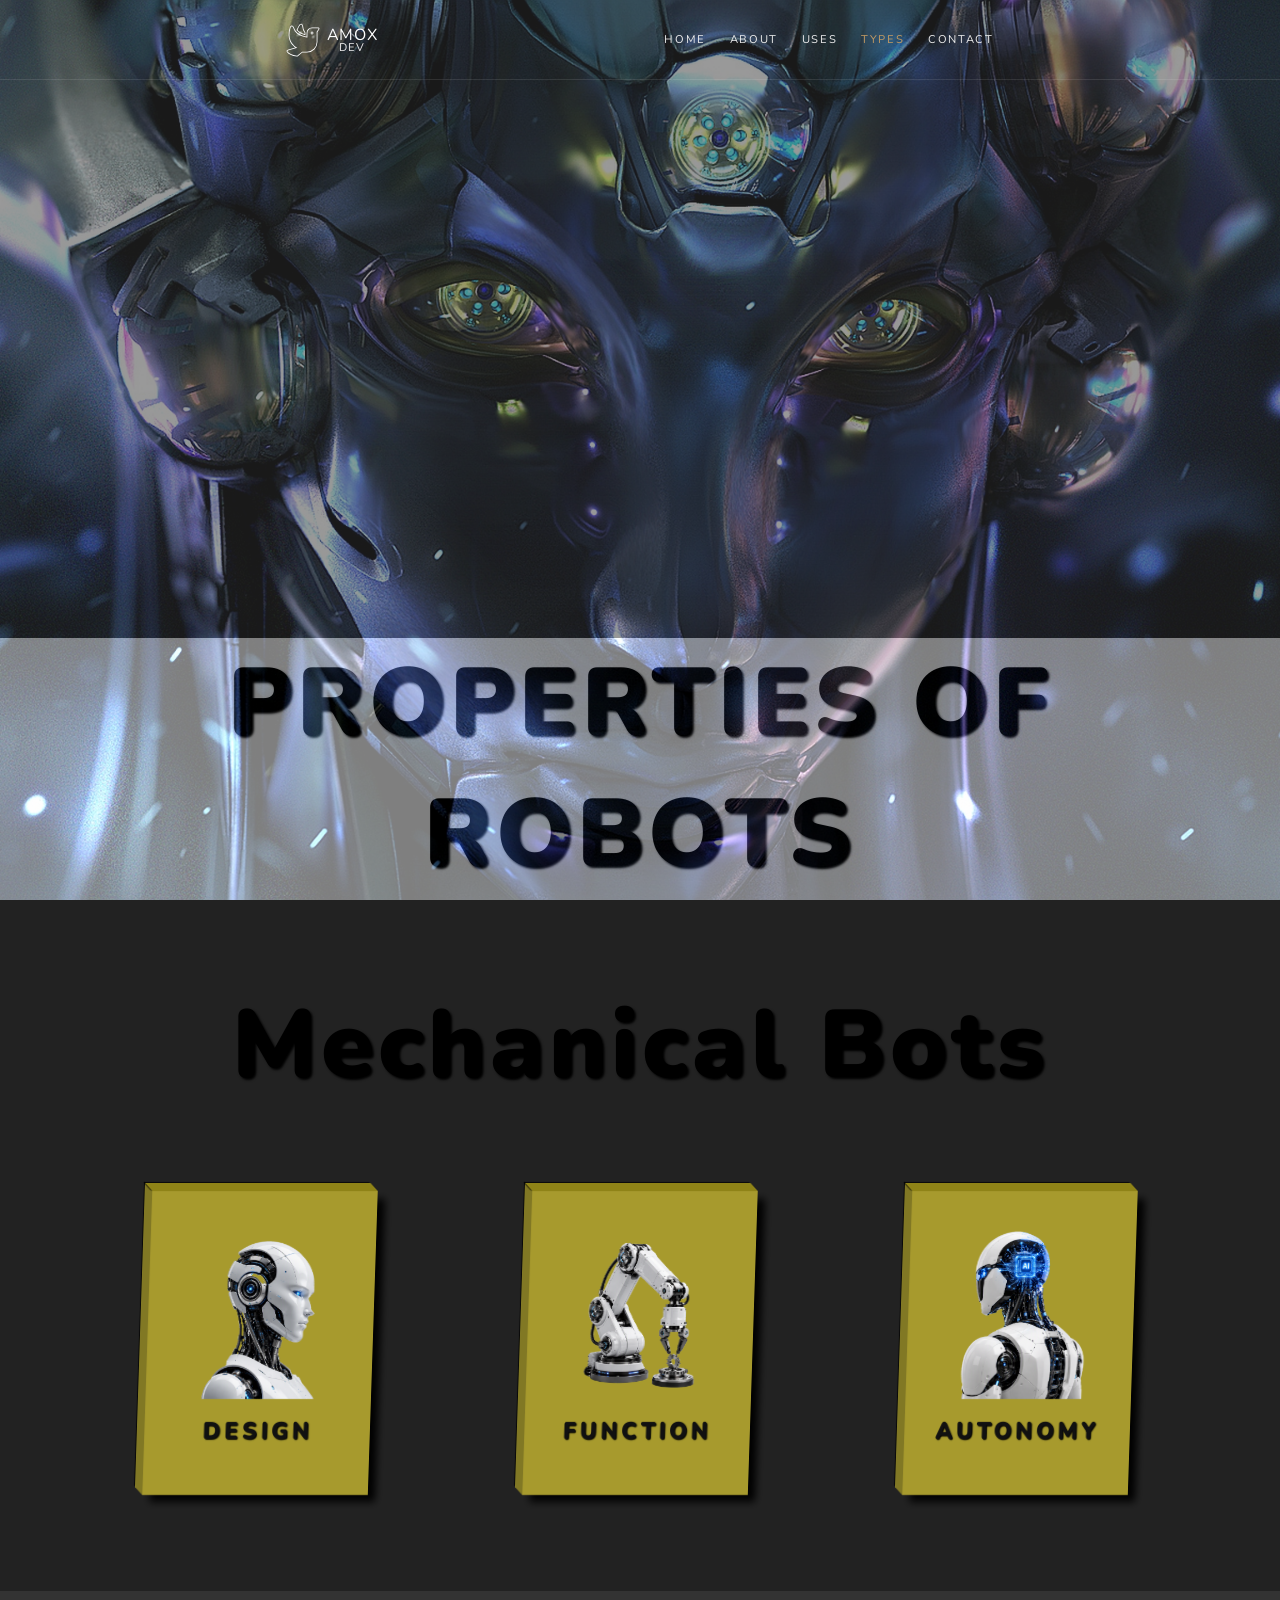
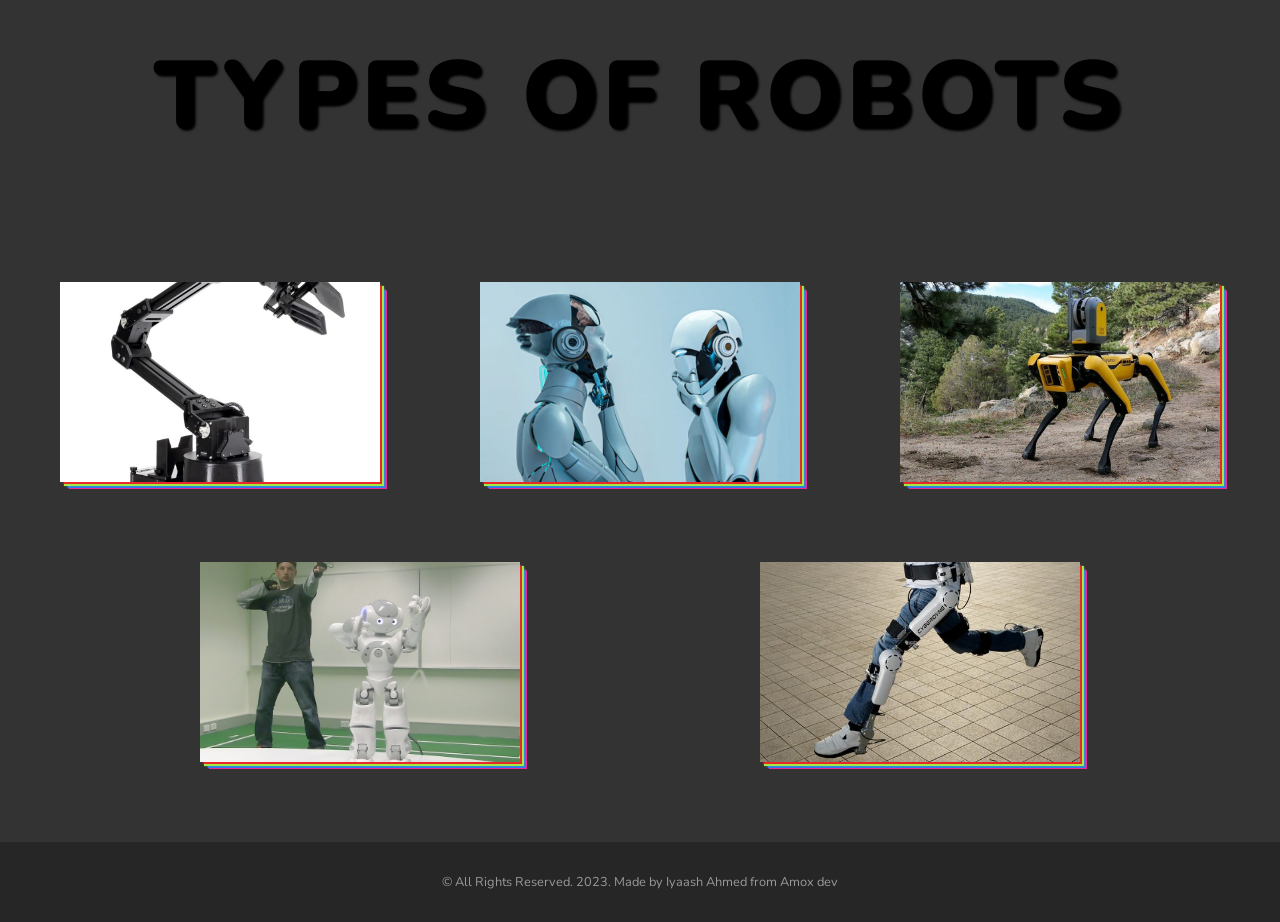
==== sub/types.html @ d4a3bcd1 "Initial commit: Robotics Technology website Multi-page responsive robotics site built with HTML, CSS" ====
<!DOCTYPE html>
<html lang="en">
<head>
    <meta charset="UTF-8">
    <meta name="viewport" content="width=device-width, initial-scale=1.0">
    <title>types of robotics</title>
    <link rel="stylesheet" href="../base.css" />
    <link rel="stylesheet" href="style.css">
    <link rel="stylesheet" href="../nav.css" />
    <link rel="stylesheet" href="https://cdnjs.cloudflare.com/ajax/libs/font-awesome/5.15.1/css/all.min.css">
      <link
      rel="stylesheet"
      href="https://cdnjs.cloudflare.com/ajax/libs/font-awesome/6.2.1/css/all.min.css"
    />

    <link rel="preconnect" href="https://fonts.googleapis.com" />
    <link rel="preconnect" href="https://fonts.gstatic.com" crossorigin />
    <link
      href="https://fonts.googleapis.com/css2?family=Great+Vibes&family=Poppins:wght@300;400;700&display=swap"
      rel="stylesheet"
    />
    <link
      rel="stylesheet"
      href="https://cdn.jsdelivr.net/npm/swiper@8/swiper-bundle.min.css"
    />
</head>
<body>


    <div class="container">
        <nav class="navbar">
        <div class="logo">
          <i class="fa-solid fa-dove"></i>
          <div class="logo-text">
            <span>AMOX</span>
            <span>DEV</span>
          </div>
        </div>
        <div class="navigation" id="navigation">
          <a href="../index.html">Home</a>
          <a href="about.html">About</a>
          <a href="uses.html">Uses</a>
          <a href="types.html" class="active-link">Types</a>
          <a href="contact.html">Contact</a>
        </div>
        <div
          class="hamburger"
          id="hamburger"
          role="button"
          tabindex="0"
          aria-label="Toggle navigation menu"
          aria-expanded="false"
        >
          <i class="fa-solid fa-bars"></i>
        </div>
      </nav>

        
      


        <section class="section-1">
            <div class="img-wrapper">
          <img src="images/tybc.jpg" alt="Robot" />
        </div>
            <h1 class="section-heading">PROPERTIES OF ROBOTS</h1>
          
        </section>  
        <section class="section-2">
            <h1 class="section-heading">mechanical bots</h1>
            <div class="cards-container">
                <div class="card">
                    <img src="images/img20.png" class="card-img" alt="Robot design">
                    <h3 class="card-name">DESIGN</h3>
                </div>
                <div class="card">
                    <img src="images/img21.png" class="card-img" alt="Robot function">
                    <h3 class="card-name">FUNCTION</h3>
                </div>
                <div class="card">
                    <img src="images/img22.png" class="card-img" alt="Robot autonomy">
                    <h3 class="card-name">AUTONOMY</h3>
                </div>
            </div>
        </section>
        <section class="section-3">
            <h1 class="section-heading">TYPES OF ROBOTS</h1>
            <div class="gcrobot">
                <a href="#" class="gcrobot-link" title="view more">
                    <img src="images/tyimg1.jpg" class="secrobot-img" alt="Pre-programmed robot">
                    <h3 class="secrobot-name">Pre-Programmed</h3>
                    <p class="secrobot-description">Pre-programmed robots operate in a controlled environment where they do simple, monotonous tasks. An example mechanical arm on automotive assembly line</p>
                </a>
                <a href="#" class="gcrobot-link" title="view more">
                    <img src="images/tyimg2.jpg" class="secrobot-img" alt="Humanoid robot">
                    <h3 class="secrobot-name">Humanoid</h3>
                    <p class="secrobot-description">Humanoid robots are robots that look like or mimic human behavior. These robots usually perform human-like activities (like running, jumping and carrying objects)</p>
                </a>
                <a href="#" class="gcrobot-link" title="view more">
                    <img src="images/tyimg3.jpg" class="secrobot-img" alt="Autonomous robot">
                    <h3 class="secrobot-name">Autonomous </h3>
                    <p class="secrobot-description">Autonomous robots operate independently of human operators. they are designed to carry out tasks in open environments that do not require human supervision </p>
                </a>
                <a href="#" class="gcrobot-link" title="view more">
                    <img src="images/tyimg4.jpg" class="secrobot-img" alt="Teleoperated robot">
                    <h3 class="secrobot-name">Teleoperated</h3>
                    <p class="secrobot-description">Teleoperated robots are semi-autonomous bots that use a wireless network to enable human control from a safe distance</p>
                </a>
                <a href="#" class="gcrobot-link" title="view more">
                    <img src="images/tyimg5.jpg" class="secrobot-img" alt="Augmenting robot">
                    <h3 class="secrobot-name">Augmenting </h3>
                    <p class="secrobot-description">Augmenting robots, also known as VR robots, either enhance current human capabilities or replace the capabilities a human may have lost</p>
                </a>
            </div>
        </section>
       
      <footer>
        <p class="copyright">
          &copy; All Rights Reserved. 2023. Made by Iyaash Ahmed from Amox dev
        </p>
      </footer>
        </div>
        <script src="script.js"></script>
         <script src="https://cdn.jsdelivr.net/npm/swiper@8/swiper-bundle.min.js"></script>
    <script src="aboutscript.js"></script>
    <script src="../nav.js"></script>

</body>
</html>
---- base.css ----
/* ==========================================================================
   Shared base — design tokens used across every page.
   Link this FIRST, before the page's own stylesheet.
   Note: the per-page resets are intentionally left in place because the
   pages deliberately use different fonts (Poppins vs. Nunito).
   ========================================================================== */

:root {
  --gold: #c49b63;
  --dark: #2a2727;
  --black: #000;
}

html {
  font-size: 62.5%;
}
---- sub/style.css ----
@import url("https://fonts.googleapis.com/css2?family=Nunito:wght@200;300;400;600;700;800;900&display=swap");
* {
  margin: 0;
  padding: 0;
  box-sizing: border-box;
  text-decoration: none;
  outline: none;
  font-family: "Nunito", sans-serif;
  font-weight: 400;
}

html {
  font-size: 62.5%;
}
.navbar {
  width: 100%;
  height: 10rem;
  position: fixed;
  top: 0;
  left: 0;
  z-index: 100;
  display: flex;
  justify-content: space-evenly;
  align-items: center;
  border-bottom: 0.1rem solid rgba(255, 255, 255, 0.1);
  transition: all 0.5s;
  z-index: 300;
}
.sticky.navbar {
  height: 8rem;
  background-color: #000;
}

.logo {
  display: flex;
  align-items: center;
  cursor: pointer;
}

.logo i {
  font-size: 4rem;
  -webkit-text-stroke: 0.1rem #fff;
  color: transparent;
  margin-right: 1rem;
}

.logo-text {
  display: flex;
  flex-direction: column;
  text-align: center;
}

.logo-text span:nth-child(1) {
  font-size: 2rem;
  text-transform: uppercase;
  letter-spacing: 0.1rem;
  color: #fff;
}

.logo-text span:nth-child(2) {
  font-size: 1.4rem;
  text-transform: uppercase;
  letter-spacing: 0.1rem;
  color: #eee;
  margin-top: -0.7rem;
}

.navigation a {
  font-size: 1.4rem;
  text-transform: uppercase;
  color: #eee;
  margin-right: 3rem;
  letter-spacing: 0.2rem;
  transition: color 0.3s;
}

.navigation a:hover {
  color: var(--gold);
}


.section-heading {
  font-size: 12rem;
  font-weight: 900;
  text-align: center;
  text-transform: capitalize;
  letter-spacing: 0.5rem;
  text-shadow: 0.3rem 0.3rem 0.3rem #000;
}



.section-1 {
  width: 100%;
  height: 100vh;
  display: flex;
  flex-direction: column;
  align-items: center;
  justify-content: space-evenly;
}
.img-wrapper {
  width: 100%;
  height: 100%;
  background-color: rgba(0, 0, 0, 0.8);
  overflow: hidden;
}

.img-wrapper img {
  width: 100%;
  height: 100%;
  object-fit: cover;
  opacity: 0.5;
  position: absolute;
}




.section-2 {
  width: 100%;
  height: 100vh;
  background-color: #222;
  display: flex;
  flex-direction: column;
  justify-content: space-between;
  padding: 10rem 0;
}

.cards-container {
  display: flex;
  justify-content: space-evenly;
}

.card {
  width: 30rem;
  background-color: #a79a2d;
  padding: 4rem;
  display: flex;
  flex-direction: column;
  justify-content: space-between;
  align-items: center;
  box-shadow: 1rem 1rem 1rem #000;
  position: relative;
  transform: rotateY(20deg) skewX(-2deg);
  transition: transform 0.5s, box-shadow 0.5s;
}

.card:hover {
  transform: rotateY(20deg) skewX(-2deg) translateY(-3rem);
  box-shadow: 2rem 2rem 2rem #000;
}

.card::before {
  content: "";
  height: 100%;
  width: 1rem;
  background-color: #817824;
  position: absolute;
  top: 0;
  left: -1rem;
  transform: skewY(45deg);
  transform-origin: right;
  box-shadow: -0.1rem -0.1rem 0.1rem #000;
}

.card::after {
  content: "";
  height: 1rem;
  width: 100%;
  background-color: #8f8317;
  position: absolute;
  top: -1rem;
  left: 0;
  transform: skewX(45deg);
  transform-origin: bottom;
  box-shadow: -0.1rem -0.1rem 0.1rem #000;
}

.card-img {
  width: 100%;
}

.card-name {
  font-size: 3rem;
  font-weight: 900;
  text-transform: uppercase;
  letter-spacing: 0.5rem;
  color: #111;
  margin: 2rem 0;
  text-shadow: 0.15rem 0.15rem 0.15rem #000;
}

.card-btn {
  width: 70%;
  background-color: #111;
  color: #888;
  border-radius: 5rem;
  font-size: 1.5rem;
  font-weight: 800;
  letter-spacing: 0.2rem;
  text-transform: capitalize;
  border: none;
  padding: 0.5rem 0;
  cursor: pointer;
  box-shadow: -0.2rem -0.2rem 0.2rem #000;
}

.section-3 {
  background-color: #333;
  padding: 5rem 0;
}

.gcrobot {
  display: flex;
  flex-wrap: wrap;
  align-items: center;
  justify-content: space-evenly;
  margin-top: 10rem;
}

.gcrobot-link {
  position: relative;
  margin: 4rem 1rem;
}

.gcrobot-link::before {
  content: "";
  position: absolute;
  top: 2vw;
  left: 80%;
  width: 0.2rem;
  height: 0;
  background-color: #fff;
  z-index: 10;
  transition: height 0.5s;
}

.gcrobot-link:hover::before {
  height: 80%;
}

.gcrobot-link::after {
  content: "";
  position: absolute;
  top: 30%;
  left: 2rem;
  width: 0;
  height: 0.2rem;
  background-color: #fff;
  transition: width 0.5s;
}

.gcrobot-link:hover::after {
  width: 90%;
}

.secrobot-img {
  width: 24vw;
  height: 15vw;
  object-fit: cover;
  box-shadow: 0.3rem 0.3rem 0.1rem #e92929, 0.5rem 0.5rem 0.1rem #a2e946,
    0.7rem 0.7rem 0.1rem #297ce9, 0.9rem 0.9rem 0.1rem #e92999;
  transition: all 0.5s;
}

.gcrobot-link:hover .secrobot-img {
  box-shadow: 1rem 1rem 0.1rem #e92929, 2rem 2rem 0.1rem #a2e946,
    3rem 3rem 0.1rem #297ce9, 4rem 4rem 0.1rem #e92999;
  filter: blur(0.5rem);
  opacity: 0.5;
  transform: scale(1.1);
}

.secrobot-name {
  position: absolute;
  top: 3rem;
  left: 3rem;
  font-size: 2rem;
  font-weight: 700;
  text-transform: uppercase;
  letter-spacing: 0.1rem;
  color: #fff;
  width: 0;
  overflow: hidden;
  transition: width 0.3s;
}

.gcrobot-link:hover .secrobot-name {
  width: 100%;
  transition: width 1.5s 0.5s;
}

.secrobot-description {
  position: absolute;
  bottom: 3vw;
  left: 2rem;
  width: 70%;
  font-size: 1.5rem;
  font-weight: 300;
  letter-spacing: 0.1rem;
  text-transform: uppercase;
  color: #fff;
  opacity: 0;
  visibility: hidden;
  transition: opacity 0.3s;
}

.gcrobot-link:hover .secrobot-description {
  opacity: 1;
  visibility: visible;
  transition: opacity 1s 1s;
}

footer {
  width: 100%;
  height: 10rem;
  background-color: #262626;
  display: flex;
  justify-content: center;
  align-items: center;
}

.copyright {
  font-size: 1.6rem;
  color: #999;
}



@media (max-width: 1400px) {


  .section-2 {
    height: auto;
    padding: 10rem 0 12rem 0;
  }

  .cards-container {
    margin-top: 10rem;
  }

  .gcrobot-link {
    width: 40rem;
    height: 25rem;
    margin: 5rem;
  }

  .secrobot-img {
    width: 100%;
    height: 100%;
  }
}

@media (max-width: 1000px) {
  .section-heading {
    font-size: 9rem;
    margin: 0 5rem;
  }

  .section-1-icons i {
    font-size: 25rem;
  }

  .cards-container {
    flex-wrap: wrap;
  }

  .card {
    margin: 5rem;
  }

  .section-4 {
    height: 30rem;
  }
}




@media (max-width: 700px) {
  .section-heading {
    font-size: 7rem;
    margin: 0 10rem;
  }

  .section-1-icons i {
    font-size: 20rem;
  }

  .menu {
    left: 2rem;
  }

  .section-4 {
    height: 40rem;
    flex-direction: column;
    justify-content: flex-start;
    align-items: center;
  }

  .section-4-text {
    margin-bottom: 8rem;
  }
}
@media (max-width: 450px) {
  html {
    font-size: 40%;
  }
 .logo {
    display: none;
  }
}
@media (max-width: 600px) {
  html {
    font-size: 35%;
  }
  .logo{
    display: none;
  }
 }

 @media (max-width: 1100px) {
  html {
    font-size: 45%;
  }
}
@media (max-width: 1500px) {
  html {
    font-size: 55%;
  }
}

@media (max-width: 1300px) {
  html {
    font-size: 50%;
  }

}
---- nav.css ----
/* ==========================================================================
   Shared site navigation — single source of truth for every page.
   Link this AFTER the page's own stylesheet so it always wins.
   Requires: html { font-size: 62.5%; } (already set on every page).
   ========================================================================== */

.navbar {
  width: 100%;
  height: 10rem;
  position: fixed;
  top: 0;
  left: 0;
  z-index: 300;
  display: flex;
  justify-content: space-evenly;
  align-items: center;
  border-bottom: 0.1rem solid rgba(255, 255, 255, 0.1);
  background-color: transparent;
  transition: all 0.5s;
}

.sticky.navbar {
  height: 8rem;
  background-color: #000;
}

.logo {
  display: flex;
  align-items: center;
  cursor: pointer;
}

.logo i {
  font-size: 4rem;
  -webkit-text-stroke: 0.1rem #fff;
  color: transparent;
  margin-right: 1rem;
}

.logo-text {
  display: flex;
  flex-direction: column;
  text-align: center;
}

.logo-text span:nth-child(1) {
  font-size: 2rem;
  text-transform: uppercase;
  letter-spacing: 0.1rem;
  color: #fff;
}

.logo-text span:nth-child(2) {
  font-size: 1.4rem;
  text-transform: uppercase;
  letter-spacing: 0.1rem;
  color: #eee;
  margin-top: -0.7rem;
}

.navigation {
  display: flex;
  align-items: center;
}

.navigation a {
  font-size: 1.4rem;
  text-transform: uppercase;
  color: #eee;
  margin-right: 3rem;
  letter-spacing: 0.2rem;
  transition: color 0.3s;
}

.navigation a:last-child {
  margin-right: 0;
}

.navigation a:hover,
.navigation a.active-link {
  color: var(--gold);
}

.hamburger {
  display: none;
  font-size: 2.8rem;
  color: #fff;
  cursor: pointer;
}

@media (max-width: 768px) {
  .navbar {
    justify-content: space-between;
    padding: 0 3rem;
  }

  .logo {
    display: flex;
  }

  .hamburger {
    display: block;
    z-index: 400;
  }

  .navigation {
    display: none;
    position: absolute;
    top: 100%;
    left: 0;
    width: 100%;
    flex-direction: column;
    align-items: center;
    background-color: #000;
    padding: 2rem 0;
    border-bottom: 0.1rem solid rgba(255, 255, 255, 0.1);
  }

  .navigation.active {
    display: flex;
  }

  .navigation a {
    margin: 1.2rem 0;
    font-size: 1.8rem;
  }
}
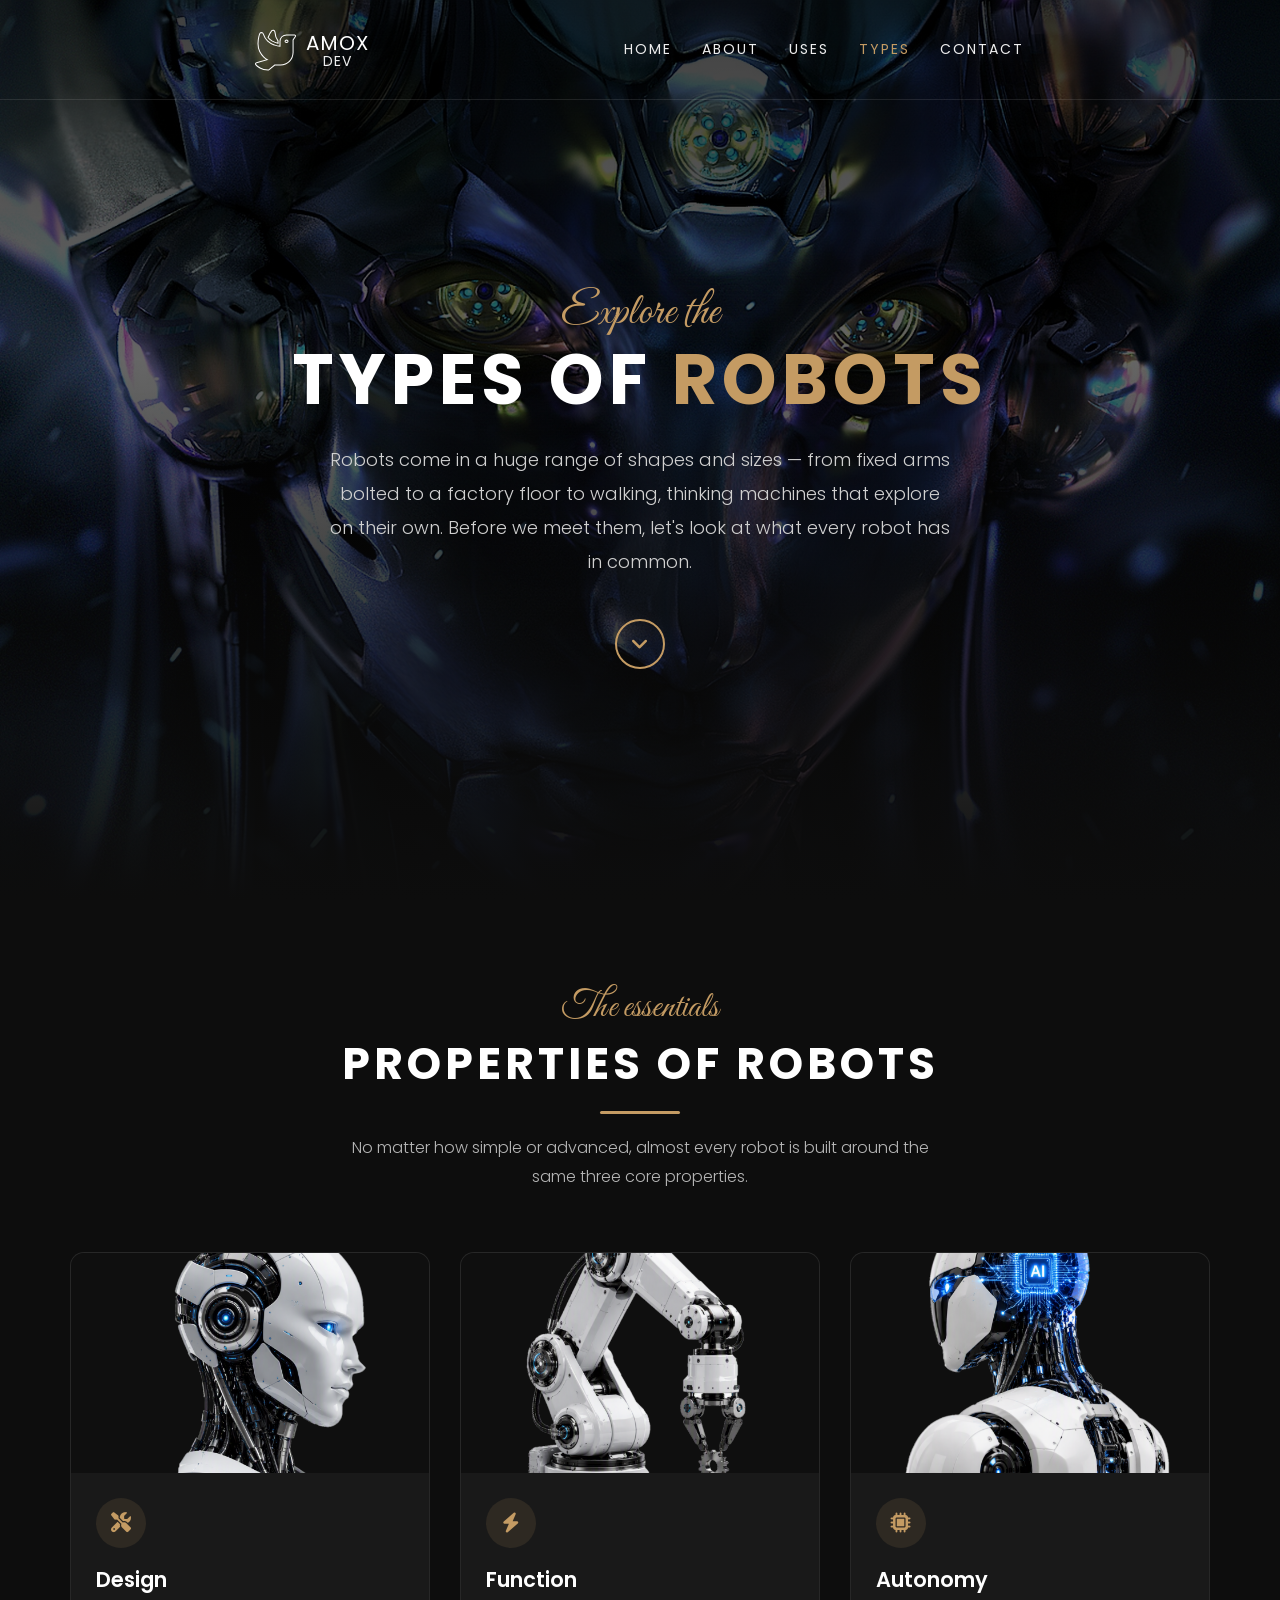
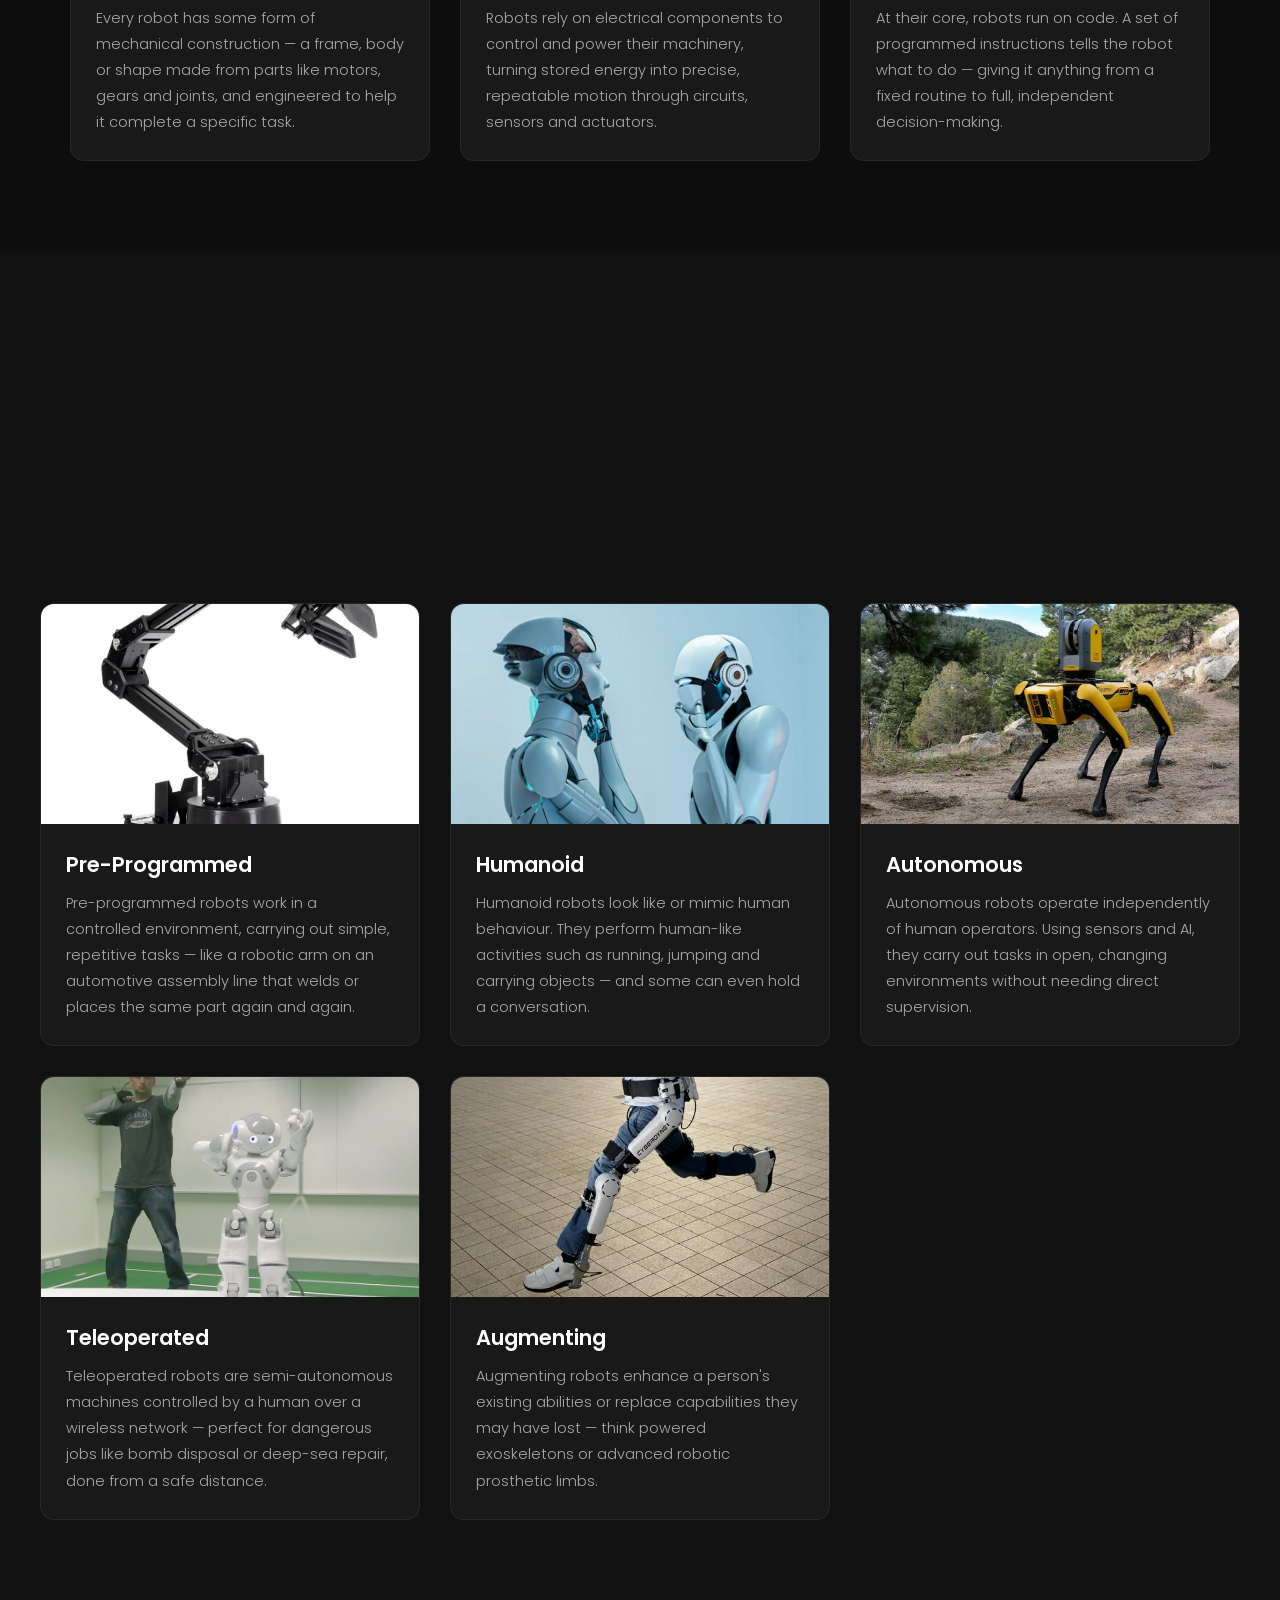
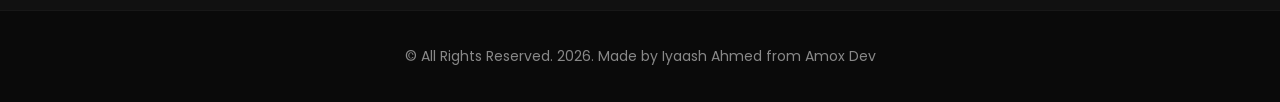
==== commit 061cd012: "Redesign Types page with modern dark + gold theme Match the About page: full-screen hero, richer wri" ====
--- a/sub/types.html
+++ b/sub/types.html
@@ -3,30 +3,24 @@
 <head>
     <meta charset="UTF-8">
     <meta name="viewport" content="width=device-width, initial-scale=1.0">
-    <title>types of robotics</title>
+    <title>Types of Robots | Robotics Technology</title>
+    <meta
+      name="description"
+      content="Discover the core properties of robots and explore five of the main types — pre-programmed, humanoid, autonomous, teleoperated and augmenting robots." />
     <link rel="stylesheet" href="../base.css" />
     <link rel="stylesheet" href="style.css">
     <link rel="stylesheet" href="../nav.css" />
-    <link rel="stylesheet" href="https://cdnjs.cloudflare.com/ajax/libs/font-awesome/5.15.1/css/all.min.css">
-      <link
+    <link
       rel="stylesheet"
-      href="https://cdnjs.cloudflare.com/ajax/libs/font-awesome/6.2.1/css/all.min.css"
-    />
+      href="https://cdnjs.cloudflare.com/ajax/libs/font-awesome/6.5.2/css/all.min.css" />
 
     <link rel="preconnect" href="https://fonts.googleapis.com" />
     <link rel="preconnect" href="https://fonts.gstatic.com" crossorigin />
     <link
-      href="https://fonts.googleapis.com/css2?family=Great+Vibes&family=Poppins:wght@300;400;700&display=swap"
-      rel="stylesheet"
-    />
-    <link
-      rel="stylesheet"
-      href="https://cdn.jsdelivr.net/npm/swiper@8/swiper-bundle.min.css"
-    />
+      href="https://fonts.googleapis.com/css2?family=Great+Vibes&family=Poppins:wght@300;400;600;700&display=swap"
+      rel="stylesheet" />
 </head>
 <body>
-
-
     <div class="container">
         <nav class="navbar">
         <div class="logo">
@@ -54,76 +48,195 @@
           <i class="fa-solid fa-bars"></i>
         </div>
       </nav>
-
-        
-      
-
-
-        <section class="section-1">
-            <div class="img-wrapper">
-          <img src="images/tybc.jpg" alt="Robot" />
-        </div>
-            <h1 class="section-heading">PROPERTIES OF ROBOTS</h1>
-          
-        </section>  
-        <section class="section-2">
-            <h1 class="section-heading">mechanical bots</h1>
-            <div class="cards-container">
-                <div class="card">
-                    <img src="images/img20.png" class="card-img" alt="Robot design">
-                    <h3 class="card-name">DESIGN</h3>
-                </div>
-                <div class="card">
-                    <img src="images/img21.png" class="card-img" alt="Robot function">
-                    <h3 class="card-name">FUNCTION</h3>
-                </div>
-                <div class="card">
-                    <img src="images/img22.png" class="card-img" alt="Robot autonomy">
-                    <h3 class="card-name">AUTONOMY</h3>
-                </div>
-            </div>
-        </section>
-        <section class="section-3">
-            <h1 class="section-heading">TYPES OF ROBOTS</h1>
-            <div class="gcrobot">
-                <a href="#" class="gcrobot-link" title="view more">
-                    <img src="images/tyimg1.jpg" class="secrobot-img" alt="Pre-programmed robot">
-                    <h3 class="secrobot-name">Pre-Programmed</h3>
-                    <p class="secrobot-description">Pre-programmed robots operate in a controlled environment where they do simple, monotonous tasks. An example mechanical arm on automotive assembly line</p>
-                </a>
-                <a href="#" class="gcrobot-link" title="view more">
-                    <img src="images/tyimg2.jpg" class="secrobot-img" alt="Humanoid robot">
-                    <h3 class="secrobot-name">Humanoid</h3>
-                    <p class="secrobot-description">Humanoid robots are robots that look like or mimic human behavior. These robots usually perform human-like activities (like running, jumping and carrying objects)</p>
-                </a>
-                <a href="#" class="gcrobot-link" title="view more">
-                    <img src="images/tyimg3.jpg" class="secrobot-img" alt="Autonomous robot">
-                    <h3 class="secrobot-name">Autonomous </h3>
-                    <p class="secrobot-description">Autonomous robots operate independently of human operators. they are designed to carry out tasks in open environments that do not require human supervision </p>
-                </a>
-                <a href="#" class="gcrobot-link" title="view more">
-                    <img src="images/tyimg4.jpg" class="secrobot-img" alt="Teleoperated robot">
-                    <h3 class="secrobot-name">Teleoperated</h3>
-                    <p class="secrobot-description">Teleoperated robots are semi-autonomous bots that use a wireless network to enable human control from a safe distance</p>
-                </a>
-                <a href="#" class="gcrobot-link" title="view more">
-                    <img src="images/tyimg5.jpg" class="secrobot-img" alt="Augmenting robot">
-                    <h3 class="secrobot-name">Augmenting </h3>
-                    <p class="secrobot-description">Augmenting robots, also known as VR robots, either enhance current human capabilities or replace the capabilities a human may have lost</p>
-                </a>
-            </div>
-        </section>
-       
-      <footer>
-        <p class="copyright">
-          &copy; All Rights Reserved. 2023. Made by Iyaash Ahmed from Amox dev
+    </div>
+
+    <!-- Hero -->
+    <header class="types-hero">
+      <div class="types-hero-overlay"></div>
+      <div class="types-hero-content">
+        <h3 class="script-accent">Explore the</h3>
+        <h1>Types of <span>Robots</span></h1>
+        <p>
+          Robots come in a huge range of shapes and sizes — from fixed arms
+          bolted to a factory floor to walking, thinking machines that explore
+          on their own. Before we meet them, let's look at what every robot has
+          in common.
         </p>
-      </footer>
-        </div>
-        <script src="script.js"></script>
-         <script src="https://cdn.jsdelivr.net/npm/swiper@8/swiper-bundle.min.js"></script>
-    <script src="aboutscript.js"></script>
+        <a href="#properties" class="hero-scroll" aria-label="Scroll to content">
+          <i class="fa-solid fa-angle-down"></i>
+        </a>
+      </div>
+    </header>
+
+    <!-- Properties -->
+    <section class="properties" id="properties">
+      <div class="section-head reveal">
+        <h3 class="script-accent">The essentials</h3>
+        <h2 class="section-heading">Properties of Robots</h2>
+        <p class="section-sub">
+          No matter how simple or advanced, almost every robot is built around
+          the same three core properties.
+        </p>
+      </div>
+      <div class="cards-wrapper">
+        <article class="card reveal">
+          <div class="card-media">
+            <img src="images/img20.png" alt="Robot mechanical design" loading="lazy" />
+          </div>
+          <div class="card-body">
+            <span class="card-icon"><i class="fa-solid fa-screwdriver-wrench"></i></span>
+            <h3 class="card-title">Design</h3>
+            <p class="card-text">
+              Every robot has some form of mechanical construction — a frame,
+              body or shape made from parts like motors, gears and joints, and
+              engineered to help it complete a specific task.
+            </p>
+          </div>
+        </article>
+
+        <article class="card reveal">
+          <div class="card-media">
+            <img src="images/img21.png" alt="Robot power and control" loading="lazy" />
+          </div>
+          <div class="card-body">
+            <span class="card-icon"><i class="fa-solid fa-bolt"></i></span>
+            <h3 class="card-title">Function</h3>
+            <p class="card-text">
+              Robots rely on electrical components to control and power their
+              machinery, turning stored energy into precise, repeatable motion
+              through circuits, sensors and actuators.
+            </p>
+          </div>
+        </article>
+
+        <article class="card reveal">
+          <div class="card-media">
+            <img src="images/img22.png" alt="Robot programming and autonomy" loading="lazy" />
+          </div>
+          <div class="card-body">
+            <span class="card-icon"><i class="fa-solid fa-microchip"></i></span>
+            <h3 class="card-title">Autonomy</h3>
+            <p class="card-text">
+              At their core, robots run on code. A set of programmed instructions
+              tells the robot what to do — giving it anything from a fixed routine
+              to full, independent decision-making.
+            </p>
+          </div>
+        </article>
+      </div>
+    </section>
+
+    <!-- Types -->
+    <section class="types">
+      <div class="section-head reveal">
+        <h3 class="script-accent">The line-up</h3>
+        <h2 class="section-heading">Types of Robots</h2>
+        <p class="section-sub">
+          Each type of robot is suited to a different job. Here are five of the
+          main categories you'll come across today.
+        </p>
+      </div>
+      <div class="cards-wrapper">
+        <article class="card reveal">
+          <div class="card-media">
+            <img src="images/tyimg1.jpg" alt="Pre-programmed robot" loading="lazy" />
+          </div>
+          <div class="card-body">
+            <h3 class="card-title">Pre-Programmed</h3>
+            <p class="card-text">
+              Pre-programmed robots work in a controlled environment, carrying
+              out simple, repetitive tasks — like a robotic arm on an automotive
+              assembly line that welds or places the same part again and again.
+            </p>
+          </div>
+        </article>
+
+        <article class="card reveal">
+          <div class="card-media">
+            <img src="images/tyimg2.jpg" alt="Humanoid robot" loading="lazy" />
+          </div>
+          <div class="card-body">
+            <h3 class="card-title">Humanoid</h3>
+            <p class="card-text">
+              Humanoid robots look like or mimic human behaviour. They perform
+              human-like activities such as running, jumping and carrying
+              objects — and some can even hold a conversation.
+            </p>
+          </div>
+        </article>
+
+        <article class="card reveal">
+          <div class="card-media">
+            <img src="images/tyimg3.jpg" alt="Autonomous robot" loading="lazy" />
+          </div>
+          <div class="card-body">
+            <h3 class="card-title">Autonomous</h3>
+            <p class="card-text">
+              Autonomous robots operate independently of human operators. Using
+              sensors and AI, they carry out tasks in open, changing environments
+              without needing direct supervision.
+            </p>
+          </div>
+        </article>
+
+        <article class="card reveal">
+          <div class="card-media">
+            <img src="images/tyimg4.jpg" alt="Teleoperated robot" loading="lazy" />
+          </div>
+          <div class="card-body">
+            <h3 class="card-title">Teleoperated</h3>
+            <p class="card-text">
+              Teleoperated robots are semi-autonomous machines controlled by a
+              human over a wireless network — perfect for dangerous jobs like
+              bomb disposal or deep-sea repair, done from a safe distance.
+            </p>
+          </div>
+        </article>
+
+        <article class="card reveal">
+          <div class="card-media">
+            <img src="images/tyimg5.jpg" alt="Augmenting robot" loading="lazy" />
+          </div>
+          <div class="card-body">
+            <h3 class="card-title">Augmenting</h3>
+            <p class="card-text">
+              Augmenting robots enhance a person's existing abilities or replace
+              capabilities they may have lost — think powered exoskeletons or
+              advanced robotic prosthetic limbs.
+            </p>
+          </div>
+        </article>
+      </div>
+    </section>
+
+    <footer>
+      <p class="copyright">
+        &copy; All Rights Reserved. 2026. Made by Iyaash Ahmed from Amox Dev
+      </p>
+    </footer>
+
     <script src="../nav.js"></script>
-
+    <script>
+      /* Scroll-reveal: fade sections in as they enter the viewport */
+      (function () {
+        const items = document.querySelectorAll(".reveal");
+        if (!("IntersectionObserver" in window) || !items.length) {
+          items.forEach((el) => el.classList.add("in"));
+          return;
+        }
+        const io = new IntersectionObserver(
+          (entries) => {
+            entries.forEach((entry) => {
+              if (entry.isIntersecting) {
+                entry.target.classList.add("in");
+                io.unobserve(entry.target);
+              }
+            });
+          },
+          { threshold: 0.15 }
+        );
+        items.forEach((el) => io.observe(el));
+      })();
+    </script>
 </body>
-</html>+</html>
--- a/sub/style.css
+++ b/sub/style.css
@@ -1,438 +1,288 @@
-@import url("https://fonts.googleapis.com/css2?family=Nunito:wght@200;300;400;600;700;800;900&display=swap");
+/* ==========================================================================
+   Types page — modern dark + gold redesign (matches the About page).
+   Relies on base.css (--gold var + font-size:62.5%) and nav.css (navbar).
+   ========================================================================== */
+
 * {
   margin: 0;
   padding: 0;
   box-sizing: border-box;
   text-decoration: none;
   outline: none;
-  font-family: "Nunito", sans-serif;
+  font-family: "Poppins", sans-serif;
+}
+
+body {
+  background-color: #0d0d0d;
+  color: #eaeaea;
+  overflow-x: hidden;
+}
+
+/* Cursive gold accent above headings */
+.script-accent {
+  font-family: "Great Vibes", cursive;
+  font-size: 3.6rem;
   font-weight: 400;
-}
-
-html {
-  font-size: 62.5%;
-}
-.navbar {
-  width: 100%;
-  height: 10rem;
-  position: fixed;
-  top: 0;
-  left: 0;
-  z-index: 100;
-  display: flex;
-  justify-content: space-evenly;
-  align-items: center;
-  border-bottom: 0.1rem solid rgba(255, 255, 255, 0.1);
-  transition: all 0.5s;
-  z-index: 300;
-}
-.sticky.navbar {
-  height: 8rem;
-  background-color: #000;
-}
-
-.logo {
-  display: flex;
-  align-items: center;
-  cursor: pointer;
-}
-
-.logo i {
-  font-size: 4rem;
-  -webkit-text-stroke: 0.1rem #fff;
-  color: transparent;
-  margin-right: 1rem;
-}
-
-.logo-text {
+  color: var(--gold);
+  line-height: 1;
+}
+
+.section-heading {
+  font-size: 4.4rem;
+  font-weight: 700;
+  text-transform: uppercase;
+  letter-spacing: 0.4rem;
+  color: #fff;
+  margin-top: 0.5rem;
+}
+
+.section-head {
+  text-align: center;
+  margin-bottom: 6rem;
+}
+
+.section-head .section-heading::after {
+  content: "";
+  display: block;
+  width: 8rem;
+  height: 0.3rem;
+  background-color: var(--gold);
+  margin: 1.5rem auto 0;
+  border-radius: 1rem;
+}
+
+.section-sub {
+  max-width: 62rem;
+  margin: 2rem auto 0;
+  font-size: 1.6rem;
+  font-weight: 300;
+  line-height: 1.8;
+  color: #b5b5b5;
+}
+
+/* ---------------- Hero ---------------- */
+.types-hero {
+  position: relative;
+  min-height: 100vh;
+  display: flex;
+  align-items: center;
+  justify-content: center;
+  text-align: center;
+  background: url("images/tybc.jpg") center / cover no-repeat fixed;
+  padding: 12rem 2rem 6rem;
+}
+
+.types-hero-overlay {
+  position: absolute;
+  inset: 0;
+  background: linear-gradient(
+    to bottom,
+    rgba(0, 0, 0, 0.75),
+    rgba(0, 0, 0, 0.6) 40%,
+    rgba(13, 13, 13, 1)
+  );
+}
+
+.types-hero-content {
+  position: relative;
+  z-index: 2;
+  max-width: 80rem;
+  animation: heroRise 1s ease both;
+}
+
+.types-hero-content .script-accent {
+  font-size: 4.5rem;
+}
+
+.types-hero-content h1 {
+  font-size: 7rem;
+  font-weight: 700;
+  text-transform: uppercase;
+  letter-spacing: 0.5rem;
+  color: #fff;
+  margin: 0.5rem 0 2.5rem;
+  line-height: 1.1;
+}
+
+.types-hero-content h1 span {
+  color: var(--gold);
+}
+
+.types-hero-content p {
+  font-size: 1.8rem;
+  font-weight: 300;
+  line-height: 1.9;
+  color: #d0d0d0;
+  max-width: 62rem;
+  margin: 0 auto;
+}
+
+.hero-scroll {
+  display: inline-flex;
+  align-items: center;
+  justify-content: center;
+  width: 5rem;
+  height: 5rem;
+  margin-top: 4rem;
+  border: 0.2rem solid var(--gold);
+  border-radius: 50%;
+  color: var(--gold);
+  font-size: 2rem;
+  animation: bob 1.8s ease-in-out infinite;
+  transition: background-color 0.3s, color 0.3s;
+}
+
+.hero-scroll:hover {
+  background-color: var(--gold);
+  color: #111;
+}
+
+@keyframes heroRise {
+  from { opacity: 0; transform: translateY(4rem); }
+  to   { opacity: 1; transform: translateY(0); }
+}
+
+@keyframes bob {
+  0%, 100% { transform: translateY(0); }
+  50%      { transform: translateY(0.8rem); }
+}
+
+/* ---------------- Shared card grid ---------------- */
+.properties,
+.types {
+  padding: 9rem 3rem;
+  max-width: 120rem;
+  margin: 0 auto;
+}
+
+.types {
+  background: #111;
+  max-width: none;
+}
+
+.types .cards-wrapper {
+  max-width: 120rem;
+  margin: 0 auto;
+}
+
+.cards-wrapper {
+  display: grid;
+  grid-template-columns: repeat(auto-fit, minmax(30rem, 1fr));
+  gap: 3rem;
+}
+
+.card {
+  background: #191919;
+  border: 0.1rem solid rgba(255, 255, 255, 0.06);
+  border-radius: 1.4rem;
+  overflow: hidden;
   display: flex;
   flex-direction: column;
-  text-align: center;
-}
-
-.logo-text span:nth-child(1) {
-  font-size: 2rem;
-  text-transform: uppercase;
-  letter-spacing: 0.1rem;
-  color: #fff;
-}
-
-.logo-text span:nth-child(2) {
-  font-size: 1.4rem;
-  text-transform: uppercase;
-  letter-spacing: 0.1rem;
-  color: #eee;
-  margin-top: -0.7rem;
-}
-
-.navigation a {
-  font-size: 1.4rem;
-  text-transform: uppercase;
-  color: #eee;
-  margin-right: 3rem;
-  letter-spacing: 0.2rem;
-  transition: color 0.3s;
-}
-
-.navigation a:hover {
-  color: var(--gold);
-}
-
-
-.section-heading {
-  font-size: 12rem;
-  font-weight: 900;
-  text-align: center;
-  text-transform: capitalize;
-  letter-spacing: 0.5rem;
-  text-shadow: 0.3rem 0.3rem 0.3rem #000;
-}
-
-
-
-.section-1 {
-  width: 100%;
-  height: 100vh;
-  display: flex;
-  flex-direction: column;
-  align-items: center;
-  justify-content: space-evenly;
-}
-.img-wrapper {
-  width: 100%;
-  height: 100%;
-  background-color: rgba(0, 0, 0, 0.8);
+  transition: transform 0.45s, box-shadow 0.45s, border-color 0.45s;
+}
+
+.card:hover {
+  transform: translateY(-1rem);
+  border-color: var(--gold);
+  box-shadow: 0 2rem 4rem rgba(0, 0, 0, 0.6);
+}
+
+.card-media {
   overflow: hidden;
-}
-
-.img-wrapper img {
+  height: 22rem;
+  background: #0f0f0f;
+}
+
+.card-media img {
   width: 100%;
   height: 100%;
   object-fit: cover;
-  opacity: 0.5;
-  position: absolute;
-}
-
-
-
-
-.section-2 {
-  width: 100%;
-  height: 100vh;
-  background-color: #222;
+  transition: transform 0.6s ease;
+}
+
+.card:hover .card-media img {
+  transform: scale(1.12);
+}
+
+.card-body {
+  padding: 2.5rem;
   display: flex;
   flex-direction: column;
-  justify-content: space-between;
-  padding: 10rem 0;
-}
-
-.cards-container {
-  display: flex;
-  justify-content: space-evenly;
-}
-
-.card {
-  width: 30rem;
-  background-color: #a79a2d;
-  padding: 4rem;
-  display: flex;
-  flex-direction: column;
-  justify-content: space-between;
-  align-items: center;
-  box-shadow: 1rem 1rem 1rem #000;
-  position: relative;
-  transform: rotateY(20deg) skewX(-2deg);
-  transition: transform 0.5s, box-shadow 0.5s;
-}
-
-.card:hover {
-  transform: rotateY(20deg) skewX(-2deg) translateY(-3rem);
-  box-shadow: 2rem 2rem 2rem #000;
-}
-
-.card::before {
-  content: "";
-  height: 100%;
-  width: 1rem;
-  background-color: #817824;
-  position: absolute;
-  top: 0;
-  left: -1rem;
-  transform: skewY(45deg);
-  transform-origin: right;
-  box-shadow: -0.1rem -0.1rem 0.1rem #000;
-}
-
-.card::after {
-  content: "";
-  height: 1rem;
-  width: 100%;
-  background-color: #8f8317;
-  position: absolute;
-  top: -1rem;
-  left: 0;
-  transform: skewX(45deg);
-  transform-origin: bottom;
-  box-shadow: -0.1rem -0.1rem 0.1rem #000;
-}
-
-.card-img {
-  width: 100%;
-}
-
-.card-name {
-  font-size: 3rem;
-  font-weight: 900;
-  text-transform: uppercase;
-  letter-spacing: 0.5rem;
-  color: #111;
-  margin: 2rem 0;
-  text-shadow: 0.15rem 0.15rem 0.15rem #000;
-}
-
-.card-btn {
-  width: 70%;
-  background-color: #111;
-  color: #888;
-  border-radius: 5rem;
-  font-size: 1.5rem;
-  font-weight: 800;
-  letter-spacing: 0.2rem;
+  flex: 1;
+}
+
+.card-icon {
+  display: inline-flex;
+  align-items: center;
+  justify-content: center;
+  width: 5rem;
+  height: 5rem;
+  margin-bottom: 1.6rem;
+  border-radius: 50%;
+  background: rgba(196, 155, 99, 0.12);
+  color: var(--gold);
+  font-size: 2rem;
+}
+
+.card-title {
+  font-size: 2.1rem;
+  font-weight: 600;
+  color: #fff;
   text-transform: capitalize;
-  border: none;
-  padding: 0.5rem 0;
-  cursor: pointer;
-  box-shadow: -0.2rem -0.2rem 0.2rem #000;
-}
-
-.section-3 {
-  background-color: #333;
-  padding: 5rem 0;
-}
-
-.gcrobot {
-  display: flex;
-  flex-wrap: wrap;
-  align-items: center;
-  justify-content: space-evenly;
-  margin-top: 10rem;
-}
-
-.gcrobot-link {
-  position: relative;
-  margin: 4rem 1rem;
-}
-
-.gcrobot-link::before {
-  content: "";
-  position: absolute;
-  top: 2vw;
-  left: 80%;
-  width: 0.2rem;
-  height: 0;
-  background-color: #fff;
-  z-index: 10;
-  transition: height 0.5s;
-}
-
-.gcrobot-link:hover::before {
-  height: 80%;
-}
-
-.gcrobot-link::after {
-  content: "";
-  position: absolute;
-  top: 30%;
-  left: 2rem;
-  width: 0;
-  height: 0.2rem;
-  background-color: #fff;
-  transition: width 0.5s;
-}
-
-.gcrobot-link:hover::after {
-  width: 90%;
-}
-
-.secrobot-img {
-  width: 24vw;
-  height: 15vw;
-  object-fit: cover;
-  box-shadow: 0.3rem 0.3rem 0.1rem #e92929, 0.5rem 0.5rem 0.1rem #a2e946,
-    0.7rem 0.7rem 0.1rem #297ce9, 0.9rem 0.9rem 0.1rem #e92999;
-  transition: all 0.5s;
-}
-
-.gcrobot-link:hover .secrobot-img {
-  box-shadow: 1rem 1rem 0.1rem #e92929, 2rem 2rem 0.1rem #a2e946,
-    3rem 3rem 0.1rem #297ce9, 4rem 4rem 0.1rem #e92999;
-  filter: blur(0.5rem);
-  opacity: 0.5;
-  transform: scale(1.1);
-}
-
-.secrobot-name {
-  position: absolute;
-  top: 3rem;
-  left: 3rem;
-  font-size: 2rem;
-  font-weight: 700;
-  text-transform: uppercase;
-  letter-spacing: 0.1rem;
-  color: #fff;
-  width: 0;
-  overflow: hidden;
-  transition: width 0.3s;
-}
-
-.gcrobot-link:hover .secrobot-name {
-  width: 100%;
-  transition: width 1.5s 0.5s;
-}
-
-.secrobot-description {
-  position: absolute;
-  bottom: 3vw;
-  left: 2rem;
-  width: 70%;
-  font-size: 1.5rem;
+  margin-bottom: 1rem;
+}
+
+.card-text {
+  font-size: 1.45rem;
   font-weight: 300;
-  letter-spacing: 0.1rem;
-  text-transform: uppercase;
-  color: #fff;
-  opacity: 0;
-  visibility: hidden;
-  transition: opacity 0.3s;
-}
-
-.gcrobot-link:hover .secrobot-description {
-  opacity: 1;
-  visibility: visible;
-  transition: opacity 1s 1s;
-}
-
+  line-height: 1.8;
+  color: #a8a8a8;
+  flex: 1;
+}
+
+/* ---------------- Footer ---------------- */
 footer {
   width: 100%;
-  height: 10rem;
-  background-color: #262626;
-  display: flex;
-  justify-content: center;
-  align-items: center;
+  padding: 3.5rem 2rem;
+  background-color: #0a0a0a;
+  border-top: 0.1rem solid rgba(255, 255, 255, 0.06);
+  display: flex;
+  justify-content: center;
+  align-items: center;
+  text-align: center;
 }
 
 .copyright {
-  font-size: 1.6rem;
-  color: #999;
-}
-
-
-
-@media (max-width: 1400px) {
-
-
-  .section-2 {
-    height: auto;
-    padding: 10rem 0 12rem 0;
-  }
-
-  .cards-container {
-    margin-top: 10rem;
-  }
-
-  .gcrobot-link {
-    width: 40rem;
-    height: 25rem;
-    margin: 5rem;
-  }
-
-  .secrobot-img {
-    width: 100%;
-    height: 100%;
-  }
-}
-
-@media (max-width: 1000px) {
-  .section-heading {
-    font-size: 9rem;
-    margin: 0 5rem;
-  }
-
-  .section-1-icons i {
-    font-size: 25rem;
-  }
-
-  .cards-container {
-    flex-wrap: wrap;
-  }
-
-  .card {
-    margin: 5rem;
-  }
-
-  .section-4 {
-    height: 30rem;
-  }
-}
-
-
-
-
-@media (max-width: 700px) {
-  .section-heading {
-    font-size: 7rem;
-    margin: 0 10rem;
-  }
-
-  .section-1-icons i {
-    font-size: 20rem;
-  }
-
-  .menu {
-    left: 2rem;
-  }
-
-  .section-4 {
-    height: 40rem;
-    flex-direction: column;
-    justify-content: flex-start;
-    align-items: center;
-  }
-
-  .section-4-text {
-    margin-bottom: 8rem;
-  }
-}
-@media (max-width: 450px) {
-  html {
-    font-size: 40%;
-  }
- .logo {
-    display: none;
-  }
-}
+  font-size: 1.4rem;
+  color: #888;
+}
+
+/* ---------------- Scroll reveal ---------------- */
+.reveal {
+  opacity: 0;
+  transform: translateY(4rem);
+  transition: opacity 0.7s ease, transform 0.7s ease;
+}
+
+.reveal.in {
+  opacity: 1;
+  transform: translateY(0);
+}
+
+@media (prefers-reduced-motion: reduce) {
+  .reveal { opacity: 1; transform: none; transition: none; }
+  .types-hero-content { animation: none; }
+  .hero-scroll { animation: none; }
+}
+
+/* ---------------- Responsive ---------------- */
+@media (max-width: 900px) {
+  .types-hero { background-attachment: scroll; }
+  .types-hero-content h1 { font-size: 5.2rem; }
+}
+
 @media (max-width: 600px) {
-  html {
-    font-size: 35%;
-  }
-  .logo{
-    display: none;
-  }
- }
-
- @media (max-width: 1100px) {
-  html {
-    font-size: 45%;
-  }
-}
-@media (max-width: 1500px) {
-  html {
-    font-size: 55%;
-  }
-}
-
-@media (max-width: 1300px) {
-  html {
-    font-size: 50%;
-  }
-
-}+  .types-hero-content h1 { font-size: 4rem; letter-spacing: 0.3rem; }
+  .types-hero-content p { font-size: 1.5rem; }
+  .section-heading { font-size: 3.2rem; }
+}
